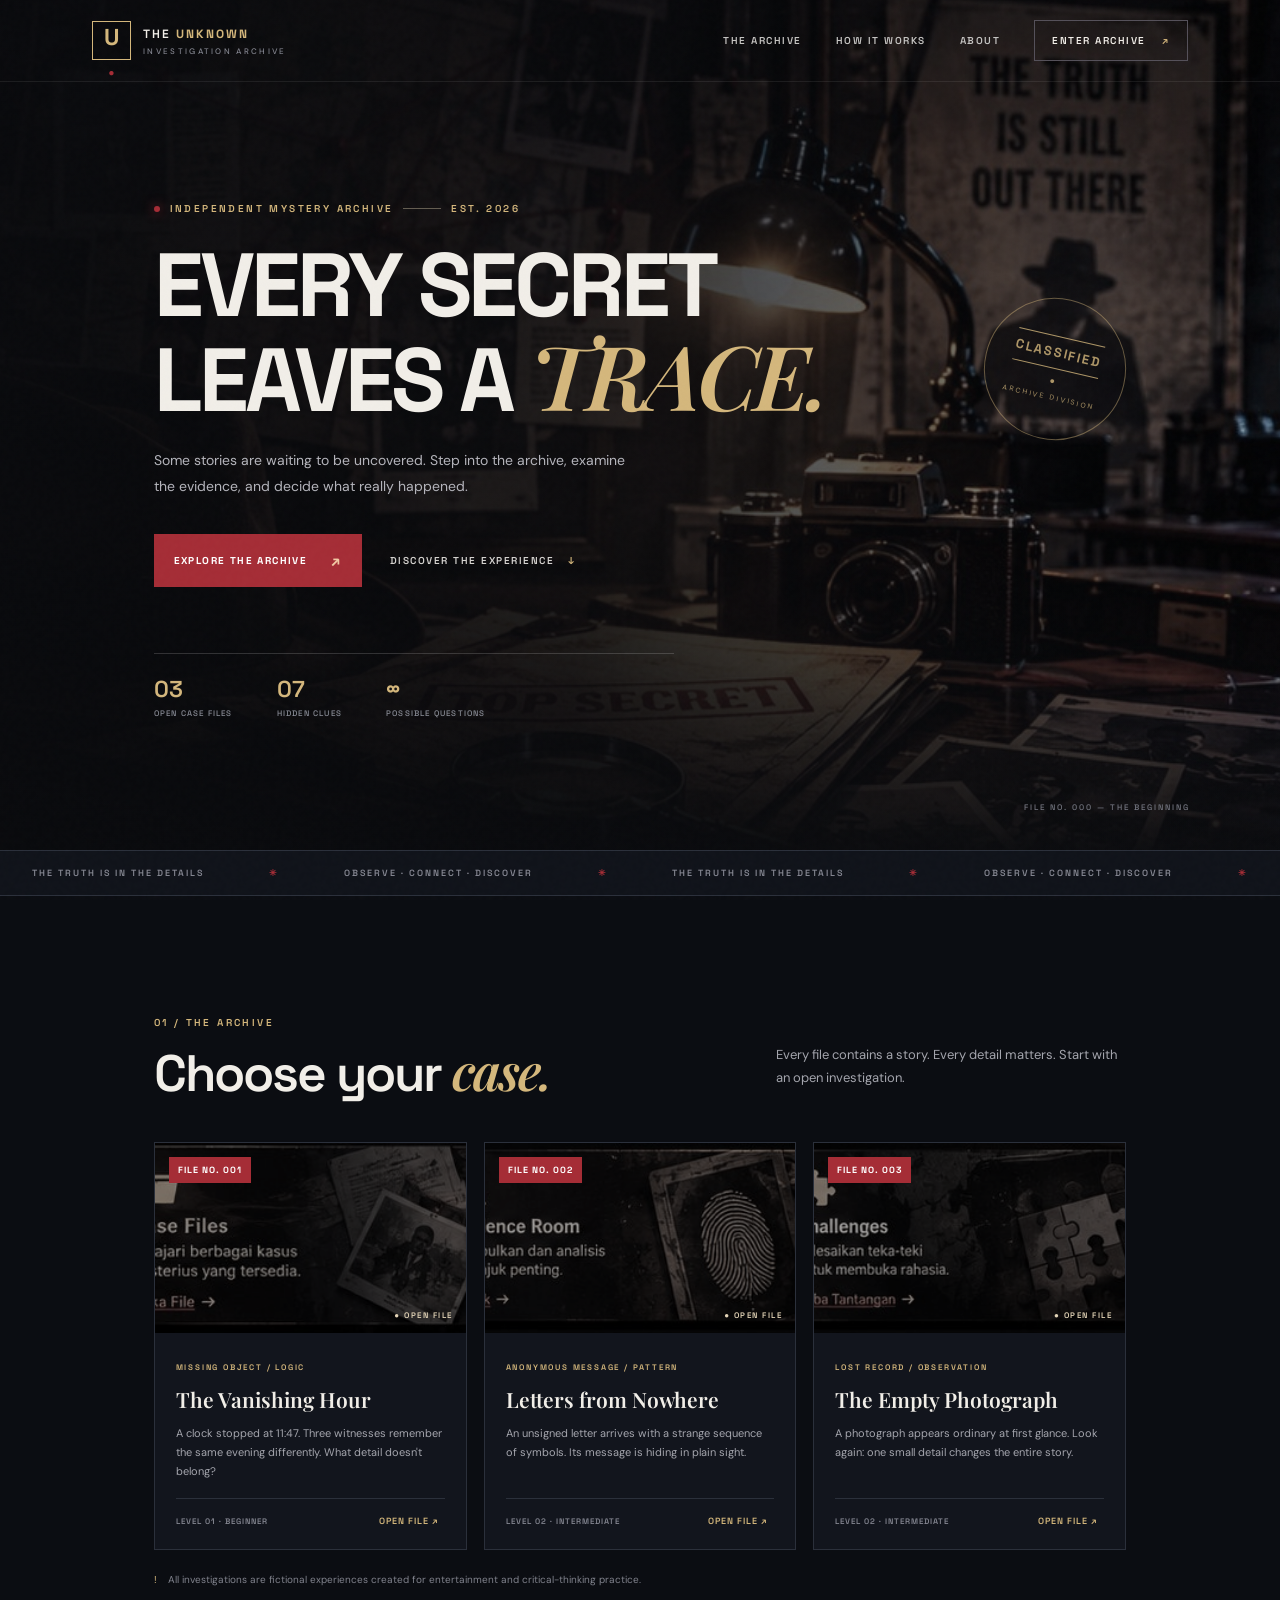
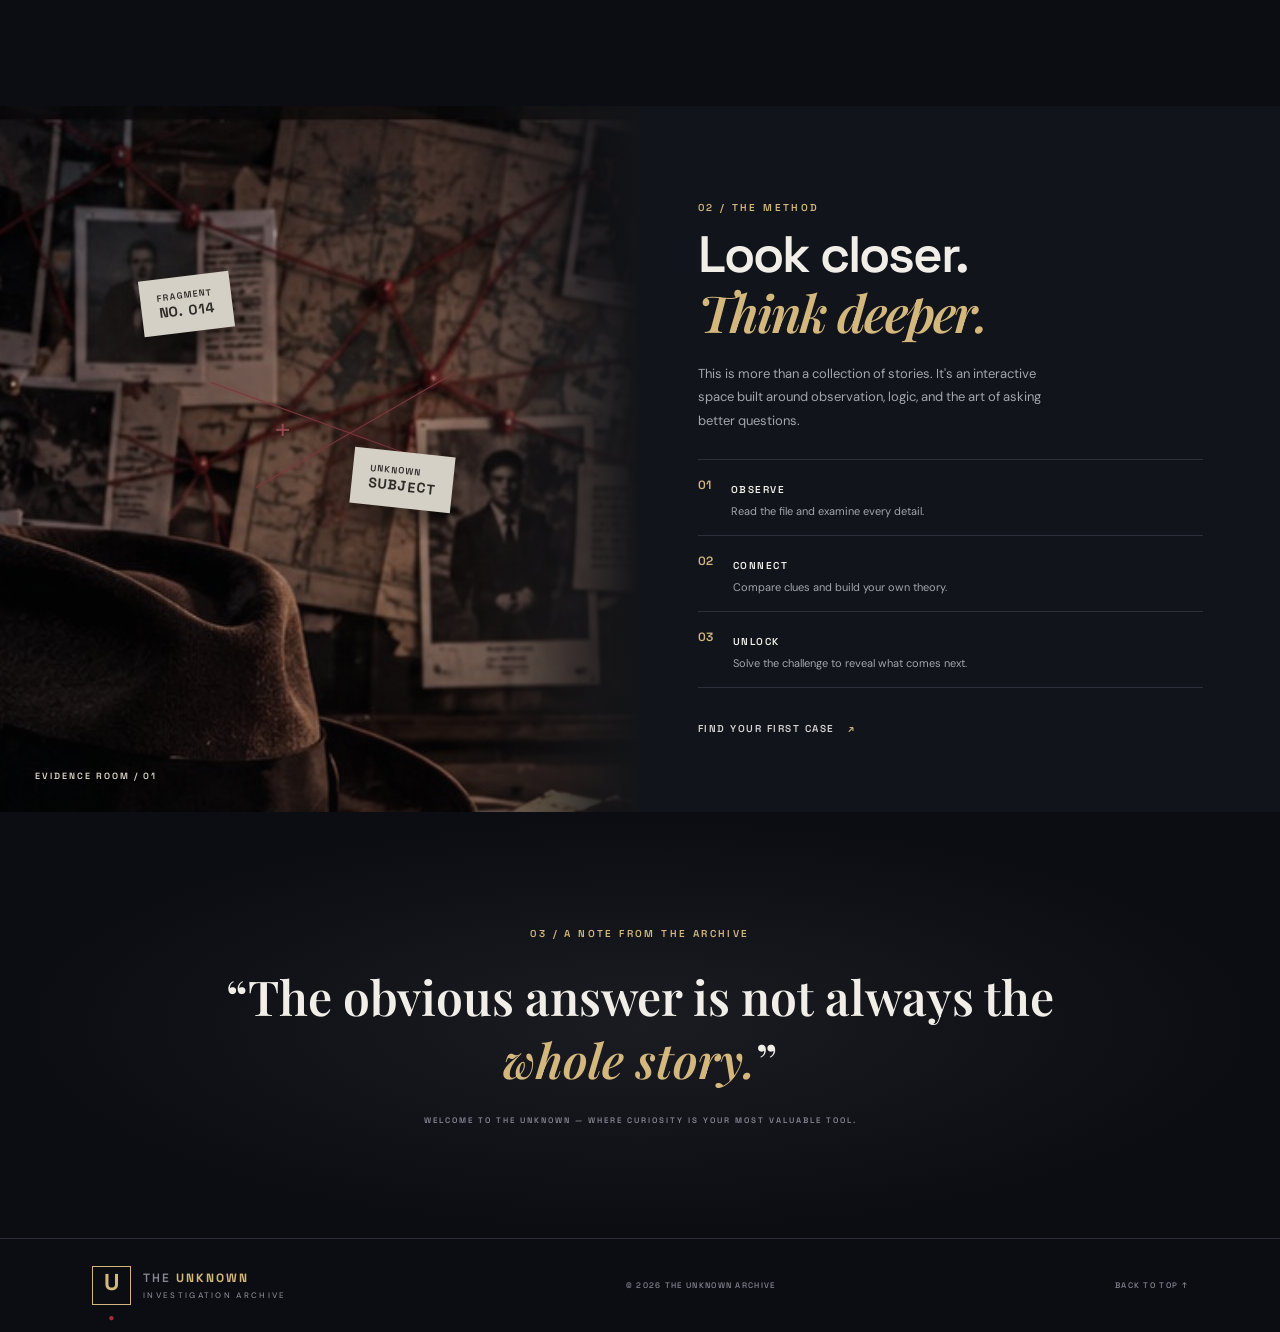
==== index.html @ 88cb95b4 "Add files via upload" ====
<!DOCTYPE html>
<html lang="id">
<head>
  <meta charset="UTF-8">
  <meta name="viewport" content="width=device-width, initial-scale=1.0">
  <meta name="theme-color" content="#0b0d12">
  <meta name="description" content="THE UNKNOWN — Enter the unexplored. A fictional mystery investigation experience.">
  <title>THE UNKNOWN — Enter the Unexplored</title>
  <link rel="preconnect" href="https://fonts.googleapis.com">
  <link rel="preconnect" href="https://fonts.gstatic.com" crossorigin>
  <link href="https://fonts.googleapis.com/css2?family=DM+Sans:wght@400;500;600;700&family=Playfair+Display:wght@600;700&family=Space+Grotesk:wght@400;500;600;700&display=swap" rel="stylesheet">
  <link rel="stylesheet" href="style.css">
</head>
<body>
  <div class="noise" aria-hidden="true"></div>
  <header class="site-header">
    <a class="brand" href="#home" aria-label="THE UNKNOWN home">
      <span class="brand-mark">U<span>.</span></span>
      <span class="brand-name">THE <b>UNKNOWN</b><small>INVESTIGATION ARCHIVE</small></span>
    </a>
    <button class="menu-toggle" id="menuToggle" aria-label="Buka menu" aria-expanded="false">☰</button>
    <nav class="main-nav" id="mainNav">
      <a href="#archive">THE ARCHIVE</a>
      <a href="#protocol">HOW IT WORKS</a>
      <a href="#about">ABOUT</a>
      <a class="nav-cta" href="#archive">ENTER ARCHIVE <span>↗</span></a>
    </nav>
  </header>

  <main>
    <section class="hero" id="home">
      <div class="hero-backdrop"></div>
      <div class="hero-content">
        <p class="eyebrow"><span class="live-dot"></span> INDEPENDENT MYSTERY ARCHIVE <span class="eyebrow-line"></span> EST. 2026</p>
        <h1>EVERY SECRET<br>LEAVES A <em>TRACE.</em></h1>
        <p class="hero-copy">Some stories are waiting to be uncovered. Step into the archive, examine the evidence, and decide what really happened.</p>
        <div class="hero-actions">
          <a class="button button-primary" href="#archive">EXPLORE THE ARCHIVE <span>↗</span></a>
          <a class="text-link" href="#protocol">DISCOVER THE EXPERIENCE <span>↓</span></a>
        </div>
        <div class="hero-meta">
          <div><span class="meta-number">03</span><span class="meta-label">OPEN CASE FILES</span></div>
          <div><span class="meta-number">07</span><span class="meta-label">HIDDEN CLUES</span></div>
          <div><span class="meta-number">∞</span><span class="meta-label">POSSIBLE QUESTIONS</span></div>
        </div>
      </div>
      <div class="hero-stamp" aria-hidden="true"><span>CLASSIFIED</span><b>●</b><small>ARCHIVE DIVISION</small></div>
      <div class="hero-index">FILE NO. 000 — THE BEGINNING</div>
    </section>

    <section class="ticker" aria-label="Archive notice">
      <div class="ticker-track"><span>THE TRUTH IS IN THE DETAILS</span><i>✳</i><span>OBSERVE · CONNECT · DISCOVER</span><i>✳</i><span>THE TRUTH IS IN THE DETAILS</span><i>✳</i><span>OBSERVE · CONNECT · DISCOVER</span><i>✳</i></div>
    </section>

    <section class="section archive-section" id="archive">
      <div class="section-heading">
        <div><p class="eyebrow">01 / THE ARCHIVE</p><h2>Choose your <em>case.</em></h2></div>
        <p class="section-intro">Every file contains a story. Every detail matters. Start with an open investigation.</p>
      </div>
      <div class="case-grid" id="caseGrid"></div>
      <p class="archive-note"><span>!</span> All investigations are fictional experiences created for entertainment and critical-thinking practice.</p>
    </section>

    <section class="protocol-section" id="protocol">
      <div class="protocol-image">
        <div class="image-overlay"></div>
        <div class="photo-caption">EVIDENCE ROOM / 01</div>
        <div class="red-string string-one"></div><div class="red-string string-two"></div>
        <div class="evidence-card card-a">FRAGMENT<br><b>NO. 014</b></div>
        <div class="evidence-card card-b">UNKNOWN<br><b>SUBJECT</b></div>
        <div class="evidence-pin">+</div>
      </div>
      <div class="protocol-copy">
        <p class="eyebrow">02 / THE METHOD</p>
        <h2>Look closer.<br><em>Think deeper.</em></h2>
        <p class="section-intro">This is more than a collection of stories. It's an interactive space built around observation, logic, and the art of asking better questions.</p>
        <div class="steps">
          <div class="step"><span>01</span><div><b>OBSERVE</b><p>Read the file and examine every detail.</p></div></div>
          <div class="step"><span>02</span><div><b>CONNECT</b><p>Compare clues and build your own theory.</p></div></div>
          <div class="step"><span>03</span><div><b>UNLOCK</b><p>Solve the challenge to reveal what comes next.</p></div></div>
        </div>
        <a class="text-link" href="#archive">FIND YOUR FIRST CASE <span>↗</span></a>
      </div>
    </section>

    <section class="quote-section" id="about">
      <p class="eyebrow">03 / A NOTE FROM THE ARCHIVE</p>
      <blockquote>“The obvious answer is not always the <em>whole story.</em>”</blockquote>
      <p>WELCOME TO THE UNKNOWN — WHERE CURIOSITY IS YOUR MOST VALUABLE TOOL.</p>
    </section>
  </main>

  <footer class="site-footer">
    <a class="brand" href="#home"><span class="brand-mark">U<span>.</span></span><span class="brand-name">THE <b>UNKNOWN</b><small>INVESTIGATION ARCHIVE</small></span></a>
    <span>© 2026 THE UNKNOWN ARCHIVE</span>
    <a href="#home">BACK TO TOP ↑</a>
  </footer>

  <div class="toast" id="toast" role="status" aria-live="polite"></div>
  <script src="script.js"></script>
</body>
</html>
---- style.css ----
:root {
  --bg: #0b0d12; --panel: #12151d; --panel-2: #191d27; --line: #2b303b;
  --text: #f1eee8; --muted: #a4a5ad; --red: #a52d36; --gold: #d4b77c;
  --sans: "DM Sans", sans-serif; --display: "Space Grotesk", sans-serif; --serif: "Playfair Display", serif;
}
* { box-sizing: border-box; }
html { scroll-behavior: smooth; }
body { margin: 0; background: var(--bg); color: var(--text); font-family: var(--sans); overflow-x: hidden; }
a { color: inherit; text-decoration: none; }
.noise { pointer-events:none; position:fixed; inset:0; z-index:10; opacity:.035; background-image:url("data:image/svg+xml,%3Csvg viewBox='0 0 180 180' xmlns='http://www.w3.org/2000/svg'%3E%3Cfilter id='n'%3E%3CfeTurbulence type='fractalNoise' baseFrequency='.9' numOctaves='3' stitchTiles='stitch'/%3E%3C/filter%3E%3Crect width='100%25' height='100%25' filter='url(%23n)' opacity='.5'/%3E%3C/svg%3E"); }
.site-header { height:82px; padding:0 7.2%; display:flex; align-items:center; justify-content:space-between; border-bottom:1px solid rgba(255,255,255,.08); position:absolute; z-index:20; top:0; left:0; width:100%; }
.brand { display:flex; align-items:center; gap:12px; }
.brand-mark { width:39px; height:39px; border:1px solid var(--gold); display:grid; place-items:center; font:700 23px var(--display); color:var(--gold); }
.brand-mark span { color:var(--red); }
.brand-name { font:600 12px var(--display); letter-spacing:2px; }
.brand-name b { color:var(--gold); }
.brand-name small { display:block; font:500 8px var(--sans); color:#858791; letter-spacing:2.3px; margin-top:4px; }
.main-nav { display:flex; align-items:center; gap:34px; font:600 10px var(--display); letter-spacing:1.5px; color:#c5c4c2; }
.main-nav a:hover,.text-link:hover { color:var(--gold); }
.nav-cta { border:1px solid #55515a; padding:13px 17px; color:var(--text)!important; }
.nav-cta span { color:var(--gold); margin-left:12px; }
.menu-toggle { display:none; background:none; color:var(--text); border:1px solid var(--line); padding:8px 11px; font-size:19px; }
.hero { min-height:720px; height:min(850px,100vh); position:relative; display:flex; align-items:center; padding:130px 12% 70px; overflow:hidden; background:#10121a; }
.hero-backdrop { position:absolute; inset:0; background:linear-gradient(90deg,rgba(8,10,15,.98) 0%,rgba(8,10,15,.88) 45%,rgba(8,10,15,.28) 100%),linear-gradient(0deg,#0b0d12 0%,transparent 35%),url("assets/images/hero-archive.jpg") center/cover; filter:saturate(.55); transform:scale(1.02); }
.hero-content { position:relative; z-index:2; max-width:720px; }
.eyebrow { color:var(--gold); font:600 10px var(--display); letter-spacing:2.4px; display:flex; align-items:center; gap:10px; }
.live-dot { width:6px; height:6px; background:var(--red); border-radius:50%; box-shadow:0 0 12px var(--red); }
.eyebrow-line { width:38px; height:1px; background:#645d51; }
h1 { font:700 clamp(48px,7vw,92px)/.98 var(--display); letter-spacing:-4px; margin:27px 0 22px; }
h1 em,h2 em,blockquote em { font-family:var(--serif); color:var(--gold); font-weight:600; }
.hero-copy { color:#b5b5bc; max-width:490px; font-size:14px; line-height:1.9; }
.hero-actions { display:flex; align-items:center; gap:28px; margin-top:34px; flex-wrap:wrap; }
.button { display:inline-flex; align-items:center; gap:24px; padding:17px 20px; font:700 10px var(--display); letter-spacing:1.4px; }
.button-primary { background:var(--red); color:white; transition:.25s; }
.button-primary:hover { background:#c03a44; transform:translateY(-2px); }
.button-primary span { color:#f1c9a5; font-size:15px; }
.text-link { font:600 10px var(--display); letter-spacing:1.5px; color:#d5d3d0; transition:.2s; }
.text-link span { color:var(--gold); margin-left:9px; }
.hero-meta { display:flex; gap:44px; border-top:1px solid rgba(255,255,255,.16); margin-top:66px; padding-top:20px; max-width:520px; }
.hero-meta div { display:flex; flex-direction:column; gap:4px; }
.meta-number { font:600 23px var(--display); color:var(--gold); }
.meta-label { font:500 8px var(--display); color:#888b95; letter-spacing:1.2px; }
.hero-stamp { position:absolute; right:12%; top:35%; z-index:2; width:142px; height:142px; border:1px solid rgba(212,183,124,.55); border-radius:50%; display:flex; flex-direction:column; justify-content:center; align-items:center; color:var(--gold); transform:rotate(13deg); opacity:.8; }
.hero-stamp span { font:700 13px var(--display); letter-spacing:2px; border-top:1px solid var(--gold); border-bottom:1px solid var(--gold); padding:7px 0; }
.hero-stamp b { font-size:9px; margin:6px; }
.hero-stamp small { font-size:7px; letter-spacing:2px; }
.hero-index { position:absolute; right:7%; bottom:38px; color:#747680; font:500 8px var(--display); letter-spacing:2px; }
.ticker { overflow:hidden; border-top:1px solid var(--line); border-bottom:1px solid var(--line); background:#10131a; padding:16px 0; }
.ticker-track { display:flex; justify-content:space-around; min-width:900px; color:#858792; font:600 9px var(--display); letter-spacing:2px; }
.ticker i { color:var(--red); font-style:normal; }
.section { padding:110px 12%; }
.section-heading { display:flex; justify-content:space-between; align-items:end; gap:30px; margin-bottom:40px; }
.section-heading h2,.protocol-copy h2 { font:600 clamp(36px,4vw,55px)/1.1 var(--display); letter-spacing:-2px; margin:13px 0 0; }
.section-intro { max-width:350px; color:var(--muted); font-size:13px; line-height:1.8; }
.case-grid { display:grid; grid-template-columns:repeat(3,1fr); gap:17px; }
.case-card { background:var(--panel); border:1px solid var(--line); transition:.25s; min-width:0; }
.case-card:hover { transform:translateY(-6px); border-color:#76624d; }
.case-visual { height:190px; position:relative; overflow:hidden; background:#1c2029; }
.case-visual img { width:100%; height:100%; object-fit:cover; filter:grayscale(.65) brightness(.63); transition:.4s; }
.case-card:hover .case-visual img { filter:grayscale(.25) brightness(.8); transform:scale(1.04); }
.case-number { position:absolute; top:14px; left:14px; background:var(--red); color:white; padding:7px 9px; font:700 9px var(--display); letter-spacing:1px; }
.case-status { position:absolute; right:13px; bottom:13px; color:#e4d5b8; font:600 8px var(--display); letter-spacing:1.5px; }
.case-info { padding:21px; }
.case-category { color:var(--gold); font:600 8px var(--display); letter-spacing:1.8px; }
.case-info h3 { font:600 21px var(--serif); margin:10px 0; }
.case-info p { color:var(--muted); font-size:11px; line-height:1.7; min-height:57px; }
.case-bottom { display:flex; justify-content:space-between; align-items:center; border-top:1px solid var(--line); padding-top:15px; margin-top:17px; color:#858792; font:600 8px var(--display); letter-spacing:1px; }
.case-bottom button { background:none; border:0; color:var(--gold); font:600 9px var(--display); letter-spacing:1px; cursor:pointer; }
.archive-note { color:#81838d; font-size:10px; margin-top:23px; }
.archive-note span { color:var(--gold); margin-right:8px; }
.protocol-section { display:grid; grid-template-columns:1fr 1fr; min-height:540px; background:#11141b; }
.protocol-image { position:relative; min-height:480px; overflow:hidden; background:linear-gradient(0deg,rgba(7,8,12,.35),rgba(7,8,12,.1)),url("assets/images/evidence-desk.jpg") center/cover; filter:saturate(.55); }
.image-overlay { position:absolute; inset:0; background:linear-gradient(90deg,transparent 70%,#11141b); }
.photo-caption { position:absolute; left:35px; bottom:30px; font:600 9px var(--display); letter-spacing:2px; color:#e3d5bd; }
.evidence-card { position:absolute; background:#d8d0bd; color:#302c27; padding:13px 17px; font:600 9px var(--display); letter-spacing:1px; box-shadow:0 10px 30px #0008; transform:rotate(-7deg); }
.evidence-card b { font-size:14px; }
.card-a { top:24%; left:22%; }.card-b { top:49%; left:55%; transform:rotate(6deg); }
.red-string { position:absolute; height:1px; width:230px; background:#a52d36; transform-origin:left; box-shadow:0 0 5px #a52d36; }
.string-one { top:39%; left:33%; transform:rotate(20deg); }.string-two { top:54%; left:40%; transform:rotate(-30deg); }
.evidence-pin { position:absolute; top:43%; left:43%; color:#c33c46; font-size:28px; }
.protocol-copy { padding:85px 12% 75px 9%; align-self:center; }
.protocol-copy h2 { margin-bottom:18px; }
.protocol-copy .section-intro { margin-bottom:27px; }
.steps { border-top:1px solid var(--line); margin:25px 0 28px; }
.step { display:flex; gap:20px; padding:17px 0; border-bottom:1px solid var(--line); }
.step>span { color:var(--gold); font:600 12px var(--display); }
.step b { font:600 10px var(--display); letter-spacing:1.5px; }
.step p { color:var(--muted); font-size:11px; margin:6px 0 0; }
.quote-section { text-align:center; padding:105px 8%; background:radial-gradient(ellipse at center,#1b1c22 0%,#0b0d12 68%); border-bottom:1px solid var(--line); }
.quote-section .eyebrow { justify-content:center; }
blockquote { font:600 clamp(28px,4vw,48px)/1.3 var(--serif); max-width:850px; margin:25px auto; }
.quote-section>p:last-child { font:600 8px var(--display); color:#858792; letter-spacing:2px; }
.site-footer { display:flex; justify-content:space-between; align-items:center; padding:27px 7.2%; color:#858792; font:500 8px var(--display); letter-spacing:1.3px; gap:20px; }
.toast { position:fixed; z-index:30; bottom:25px; left:50%; transform:translate(-50%,20px); opacity:0; pointer-events:none; background:#e9dfca; color:#171820; padding:13px 18px; font:600 11px var(--sans); box-shadow:0 8px 30px #0008; transition:.25s; max-width:90%; text-align:center; }
.toast.show { opacity:1; transform:translate(-50%,0); }
@media(max-width:900px) {
  .site-header { padding:0 5%; }.main-nav { gap:18px; }
  .hero { padding-left:8%; }.hero-stamp { right:7%; transform:scale(.8) rotate(13deg); }
  .section { padding:85px 8%; }.protocol-copy { padding:65px 8%; }
}
@media(max-width:680px) {
  .site-header { height:70px; }.menu-toggle { display:block; }
  .main-nav { display:none; position:absolute; top:69px; left:0; right:0; padding:22px 6%; background:#10131a; border-bottom:1px solid var(--line); flex-direction:column; align-items:stretch; gap:22px; }
  .main-nav.open { display:flex; }.nav-cta { text-align:center; }
  .hero { height:auto; min-height:760px; padding:145px 7% 55px; align-items:flex-start; }
  .hero-backdrop { background:linear-gradient(90deg,rgba(8,10,15,.96),rgba(8,10,15,.68)),linear-gradient(0deg,#0b0d12 0%,transparent 45%),url("assets/images/hero-archive.jpg") center/cover; }
  h1 { letter-spacing:-2.5px; font-size:clamp(47px,13vw,70px); }
  .hero-stamp { top:auto; right:7%; bottom:125px; transform:scale(.62) rotate(13deg); transform-origin:right bottom; }
  .hero-meta { gap:22px; margin-top:52px; max-width:100%; }
  .meta-number { font-size:20px; }.meta-label { font-size:7px; letter-spacing:.7px; }
  .hero-index { display:none; }.section { padding:75px 7%; }
  .section-heading { display:block; }.section-intro { margin-top:18px; }
  .case-grid { grid-template-columns:1fr; gap:15px; }.case-visual { height:205px; }
  .protocol-section { grid-template-columns:1fr; }.protocol-image { min-height:340px; }
  .protocol-copy { padding:65px 7%; }.quote-section { padding:80px 7%; }
  .site-footer { padding:25px 7%; flex-wrap:wrap; }.site-footer>span { order:3; width:100%; }
}
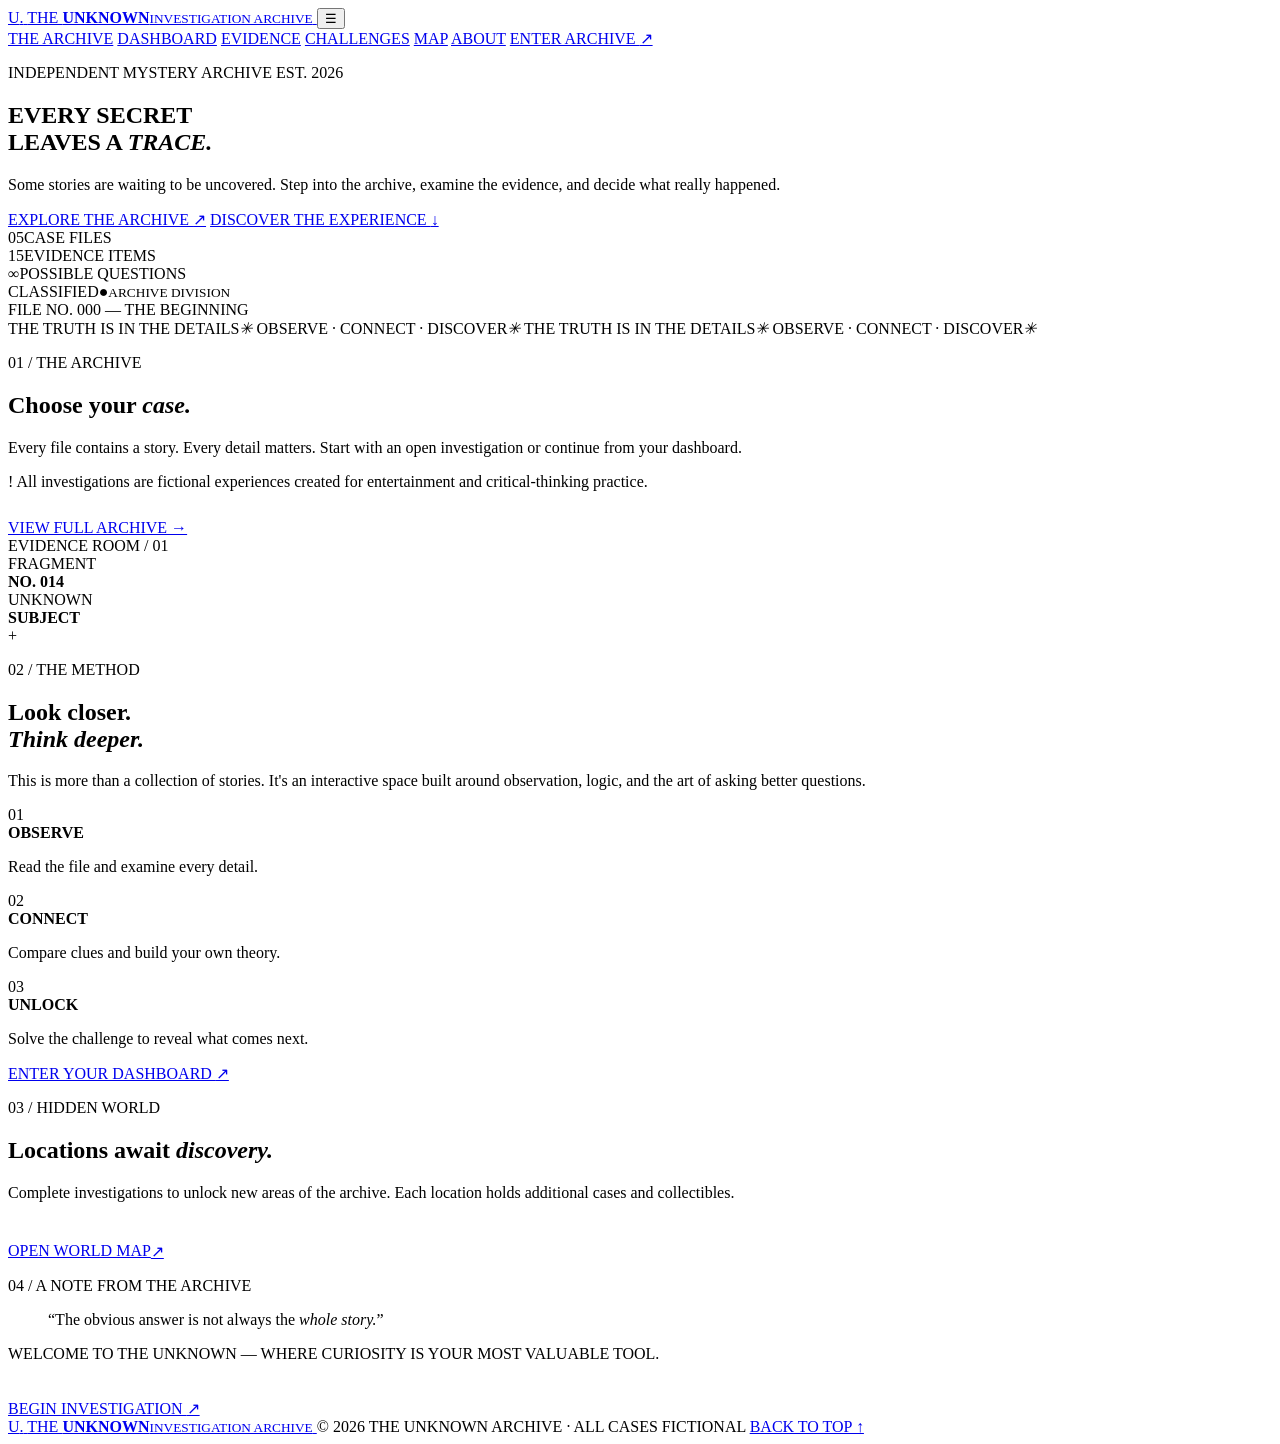
==== commit 31283527: "Add files via upload" ====
--- a/index.html
+++ b/index.html
@@ -1,5 +1,5 @@
 <!DOCTYPE html>
-<html lang="id">
+<html lang="en">
 <head>
   <meta charset="UTF-8">
   <meta name="viewport" content="width=device-width, initial-scale=1.0">
@@ -9,21 +9,25 @@
   <link rel="preconnect" href="https://fonts.googleapis.com">
   <link rel="preconnect" href="https://fonts.gstatic.com" crossorigin>
   <link href="https://fonts.googleapis.com/css2?family=DM+Sans:wght@400;500;600;700&family=Playfair+Display:wght@600;700&family=Space+Grotesk:wght@400;500;600;700&display=swap" rel="stylesheet">
-  <link rel="stylesheet" href="style.css">
+  <link rel="stylesheet" href="css/global.css">
+  <link rel="stylesheet" href="css/landing.css">
 </head>
 <body>
   <div class="noise" aria-hidden="true"></div>
   <header class="site-header">
-    <a class="brand" href="#home" aria-label="THE UNKNOWN home">
+    <a class="brand" href="index.html" aria-label="THE UNKNOWN home">
       <span class="brand-mark">U<span>.</span></span>
       <span class="brand-name">THE <b>UNKNOWN</b><small>INVESTIGATION ARCHIVE</small></span>
     </a>
-    <button class="menu-toggle" id="menuToggle" aria-label="Buka menu" aria-expanded="false">☰</button>
+    <button class="menu-toggle" id="menuToggle" aria-label="Open menu" aria-expanded="false">☰</button>
     <nav class="main-nav" id="mainNav">
-      <a href="#archive">THE ARCHIVE</a>
-      <a href="#protocol">HOW IT WORKS</a>
-      <a href="#about">ABOUT</a>
-      <a class="nav-cta" href="#archive">ENTER ARCHIVE <span>↗</span></a>
+      <a href="cases.html">THE ARCHIVE</a>
+      <a href="dashboard.html">DASHBOARD</a>
+      <a href="evidence.html">EVIDENCE</a>
+      <a href="challenges.html">CHALLENGES</a>
+      <a href="map.html">MAP</a>
+      <a href="about.html">ABOUT</a>
+      <a class="nav-cta" href="dashboard.html">ENTER ARCHIVE <span>↗</span></a>
     </nav>
   </header>
 
@@ -35,12 +39,12 @@
         <h1>EVERY SECRET<br>LEAVES A <em>TRACE.</em></h1>
         <p class="hero-copy">Some stories are waiting to be uncovered. Step into the archive, examine the evidence, and decide what really happened.</p>
         <div class="hero-actions">
-          <a class="button button-primary" href="#archive">EXPLORE THE ARCHIVE <span>↗</span></a>
+          <a class="button button-primary" href="cases.html">EXPLORE THE ARCHIVE <span>↗</span></a>
           <a class="text-link" href="#protocol">DISCOVER THE EXPERIENCE <span>↓</span></a>
         </div>
         <div class="hero-meta">
-          <div><span class="meta-number">03</span><span class="meta-label">OPEN CASE FILES</span></div>
-          <div><span class="meta-number">07</span><span class="meta-label">HIDDEN CLUES</span></div>
+          <div><span class="meta-number">05</span><span class="meta-label">CASE FILES</span></div>
+          <div><span class="meta-number">15</span><span class="meta-label">EVIDENCE ITEMS</span></div>
           <div><span class="meta-number">∞</span><span class="meta-label">POSSIBLE QUESTIONS</span></div>
         </div>
       </div>
@@ -49,23 +53,35 @@
     </section>
 
     <section class="ticker" aria-label="Archive notice">
-      <div class="ticker-track"><span>THE TRUTH IS IN THE DETAILS</span><i>✳</i><span>OBSERVE · CONNECT · DISCOVER</span><i>✳</i><span>THE TRUTH IS IN THE DETAILS</span><i>✳</i><span>OBSERVE · CONNECT · DISCOVER</span><i>✳</i></div>
+      <div class="ticker-track">
+        <span>THE TRUTH IS IN THE DETAILS</span><i>✳</i>
+        <span>OBSERVE · CONNECT · DISCOVER</span><i>✳</i>
+        <span>THE TRUTH IS IN THE DETAILS</span><i>✳</i>
+        <span>OBSERVE · CONNECT · DISCOVER</span><i>✳</i>
+      </div>
     </section>
 
     <section class="section archive-section" id="archive">
       <div class="section-heading">
-        <div><p class="eyebrow">01 / THE ARCHIVE</p><h2>Choose your <em>case.</em></h2></div>
-        <p class="section-intro">Every file contains a story. Every detail matters. Start with an open investigation.</p>
+        <div>
+          <p class="eyebrow">01 / THE ARCHIVE</p>
+          <h2>Choose your <em>case.</em></h2>
+        </div>
+        <p class="section-intro">Every file contains a story. Every detail matters. Start with an open investigation or continue from your dashboard.</p>
       </div>
       <div class="case-grid" id="caseGrid"></div>
       <p class="archive-note"><span>!</span> All investigations are fictional experiences created for entertainment and critical-thinking practice.</p>
+      <div style="margin-top:28px">
+        <a class="button button-ghost" href="cases.html">VIEW FULL ARCHIVE →</a>
+      </div>
     </section>
 
     <section class="protocol-section" id="protocol">
       <div class="protocol-image">
         <div class="image-overlay"></div>
         <div class="photo-caption">EVIDENCE ROOM / 01</div>
-        <div class="red-string string-one"></div><div class="red-string string-two"></div>
+        <div class="red-string string-one"></div>
+        <div class="red-string string-two"></div>
         <div class="evidence-card card-a">FRAGMENT<br><b>NO. 014</b></div>
         <div class="evidence-card card-b">UNKNOWN<br><b>SUBJECT</b></div>
         <div class="evidence-pin">+</div>
@@ -79,24 +95,45 @@
           <div class="step"><span>02</span><div><b>CONNECT</b><p>Compare clues and build your own theory.</p></div></div>
           <div class="step"><span>03</span><div><b>UNLOCK</b><p>Solve the challenge to reveal what comes next.</p></div></div>
         </div>
-        <a class="text-link" href="#archive">FIND YOUR FIRST CASE <span>↗</span></a>
+        <a class="text-link" href="dashboard.html">ENTER YOUR DASHBOARD <span>↗</span></a>
       </div>
     </section>
 
-    <section class="quote-section" id="about">
-      <p class="eyebrow">03 / A NOTE FROM THE ARCHIVE</p>
+    <section class="discoveries-section">
+      <div class="section-heading">
+        <div>
+          <p class="eyebrow">03 / HIDDEN WORLD</p>
+          <h2>Locations await <em>discovery.</em></h2>
+        </div>
+        <p class="section-intro">Complete investigations to unlock new areas of the archive. Each location holds additional cases and collectibles.</p>
+      </div>
+      <div class="location-preview" id="locationPreview"></div>
+      <a class="text-link" href="map.html" style="margin-top:24px;display:inline-flex">OPEN WORLD MAP <span>↗</span></a>
+    </section>
+
+    <section class="quote-section" id="about-section">
+      <p class="eyebrow">04 / A NOTE FROM THE ARCHIVE</p>
       <blockquote>“The obvious answer is not always the <em>whole story.</em>”</blockquote>
       <p>WELCOME TO THE UNKNOWN — WHERE CURIOSITY IS YOUR MOST VALUABLE TOOL.</p>
+      <div style="margin-top:36px">
+        <a class="button button-primary" href="dashboard.html">BEGIN INVESTIGATION <span>↗</span></a>
+      </div>
     </section>
   </main>
 
   <footer class="site-footer">
-    <a class="brand" href="#home"><span class="brand-mark">U<span>.</span></span><span class="brand-name">THE <b>UNKNOWN</b><small>INVESTIGATION ARCHIVE</small></span></a>
-    <span>© 2026 THE UNKNOWN ARCHIVE</span>
+    <a class="brand" href="index.html">
+      <span class="brand-mark">U<span>.</span></span>
+      <span class="brand-name">THE <b>UNKNOWN</b><small>INVESTIGATION ARCHIVE</small></span>
+    </a>
+    <span>© 2026 THE UNKNOWN ARCHIVE · ALL CASES FICTIONAL</span>
     <a href="#home">BACK TO TOP ↑</a>
   </footer>
 
   <div class="toast" id="toast" role="status" aria-live="polite"></div>
-  <script src="script.js"></script>
+  <script src="js/storage.js"></script>
+  <script src="js/progression.js"></script>
+  <script src="js/navigation.js"></script>
+  <script src="js/landing.js"></script>
 </body>
 </html>
